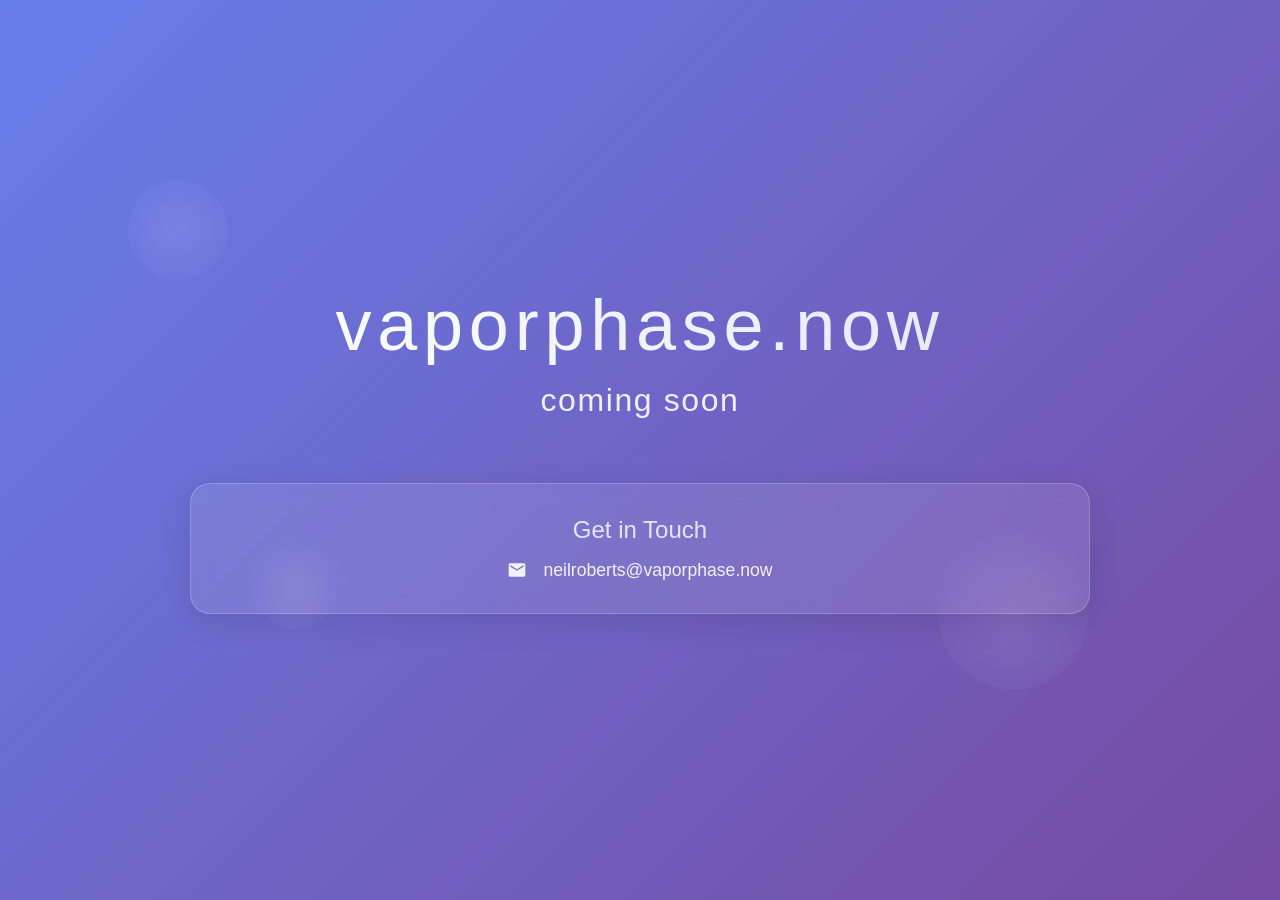
==== index.html @ 074c62e8 "initial commit" ====
<!DOCTYPE html>
<html lang="en">
<head>
    <meta charset="UTF-8">
    <meta name="viewport" content="width=device-width, initial-scale=1.0">
    <title>VaporPhase - Coming Soon</title>
    <style>
        * {
            margin: 0;
            padding: 0;
            box-sizing: border-box;
        }

        body {
            font-family: -apple-system, BlinkMacSystemFont, 'Segoe UI', Roboto, Oxygen, Ubuntu, Cantarell, sans-serif;
            background: linear-gradient(135deg, #667eea 0%, #764ba2 100%);
            min-height: 100vh;
            display: flex;
            flex-direction: column;
            justify-content: center;
            align-items: center;
            color: white;
            overflow-x: hidden;
            padding: 2rem 1rem;
        }

        .container {
            text-align: center;
            max-width: 900px;
            width: 100%;
        }

        .logo-section {
            margin-bottom: 4rem;
        }

        .main-text {
            font-size: clamp(2rem, 6vw, 4.5rem);
            font-weight: 300;
            letter-spacing: 0.08em;
            margin-bottom: 1rem;
            background: linear-gradient(45deg, #ffffff, #e0e7ff);
            -webkit-background-clip: text;
            -webkit-text-fill-color: transparent;
            background-clip: text;
            animation: glow 3s ease-in-out infinite alternate;
            line-height: 1.1;
            word-wrap: break-word;
            hyphens: none;
        }

        .coming-soon {
            font-size: clamp(1.2rem, 3vw, 2rem);
            font-weight: 200;
            opacity: 0.9;
            letter-spacing: 0.05em;
        }

        .contact-section {
            margin-top: 4rem;
            padding: 2rem;
            background: rgba(255, 255, 255, 0.1);
            backdrop-filter: blur(10px);
            border-radius: 20px;
            border: 1px solid rgba(255, 255, 255, 0.2);
            box-shadow: 0 8px 32px rgba(0, 0, 0, 0.1);
        }

        .contact-title {
            font-size: 1.5rem;
            font-weight: 300;
            margin-bottom: 1rem;
            color: #e0e7ff;
        }

        .contact-info {
            display: flex;
            flex-direction: column;
            gap: 1rem;
            align-items: center;
        }

        .contact-item {
            display: flex;
            align-items: center;
            gap: 1rem;
            font-size: 1.1rem;
            opacity: 0.9;
            transition: opacity 0.3s ease;
        }

        .contact-item:hover {
            opacity: 1;
        }

        .contact-icon {
            width: 20px;
            height: 20px;
            fill: currentColor;
        }

        .energy-orbs {
            position: absolute;
            top: 0;
            left: 0;
            width: 100%;
            height: 100%;
            pointer-events: none;
            z-index: -1;
        }

        .orb {
            position: absolute;
            border-radius: 50%;
            background: radial-gradient(circle, rgba(255, 255, 255, 0.1), transparent);
            animation: float 6s ease-in-out infinite;
        }

        .orb1 {
            width: 100px;
            height: 100px;
            top: 20%;
            left: 10%;
            animation-delay: 0s;
        }

        .orb2 {
            width: 150px;
            height: 150px;
            top: 60%;
            right: 15%;
            animation-delay: 2s;
        }

        .orb3 {
            width: 80px;
            height: 80px;
            bottom: 30%;
            left: 20%;
            animation-delay: 4s;
        }

        @keyframes glow {
            0% { filter: drop-shadow(0 0 20px rgba(255, 255, 255, 0.3)); }
            100% { filter: drop-shadow(0 0 40px rgba(255, 255, 255, 0.6)); }
        }

        @keyframes float {
            0%, 100% { transform: translateY(0px) rotate(0deg); }
            50% { transform: translateY(-20px) rotate(180deg); }
        }

        @media (max-width: 768px) {
            .main-text {
                font-size: clamp(1.8rem, 7vw, 3.5rem);
                letter-spacing: 0.05em;
            }

            .contact-section {
                margin-top: 3rem;
                padding: 1.5rem;
            }

            .contact-info {
                gap: 0.8rem;
            }

            .contact-item {
                font-size: 1rem;
            }
        }

        @media (max-width: 480px) {
            body {
                padding: 1rem 0.5rem;
            }

            .main-text {
                font-size: clamp(1.5rem, 8vw, 2.5rem);
                letter-spacing: 0.03em;
            }

            .contact-section {
                margin-top: 2rem;
                padding: 1rem;
            }
        }

        @media (max-width: 360px) {
            .main-text {
                font-size: clamp(1.3rem, 9vw, 2rem);
            }
        }
    </style>
</head>
<body>
    <div class="energy-orbs">
        <div class="orb orb1"></div>
        <div class="orb orb2"></div>
        <div class="orb orb3"></div>
    </div>

    <div class="container">
        <div class="logo-section">
            <h1 class="main-text">vaporphase.now</h1>
            <p class="coming-soon">coming soon</p>
        </div>

        <div class="contact-section">
            <h2 class="contact-title">Get in Touch</h2>
            <div class="contact-info">
                <div class="contact-item">
                    <svg class="contact-icon" viewBox="0 0 24 24">
                        <path d="M20 4H4c-1.1 0-1.99.9-1.99 2L2 18c0 1.1.9 2 2 2h16c1.1 0 2-.9 2-2V6c0-1.1-.9-2-2-2zm0 4l-8 5-8-5V6l8 5 8-5v2z"/>
                    </svg>
                    <span>neilroberts@vaporphase.now</span>
                </div>
            </div>
        </div>
    </div>
</body>
</html>
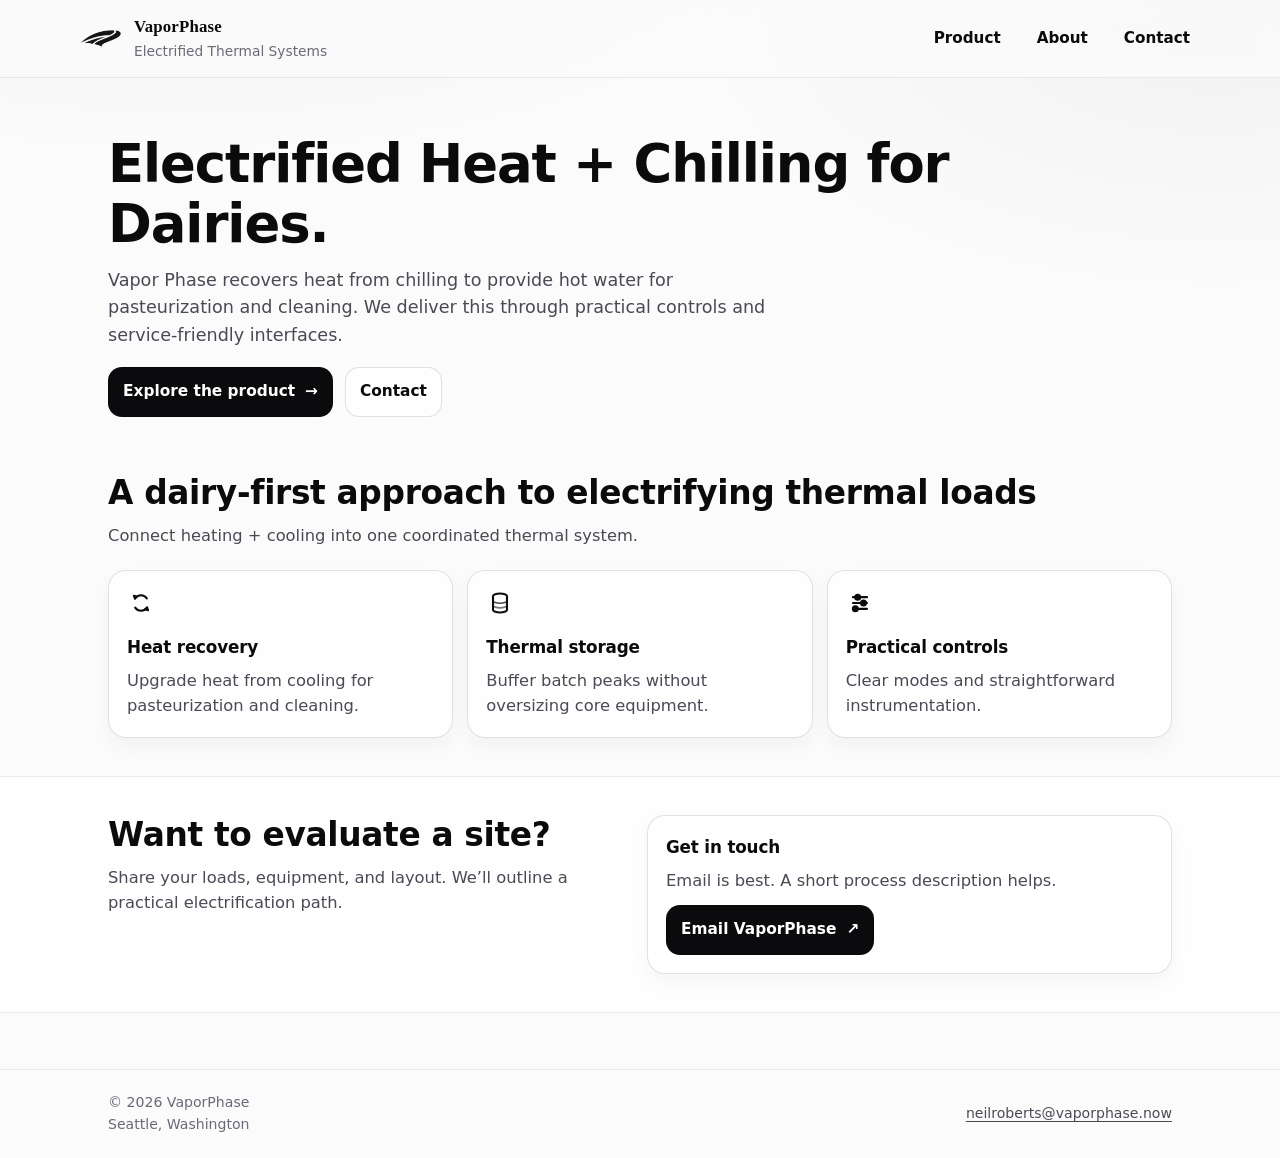
==== commit 81725cde: "Add files via upload" ====
--- a/index.html
+++ b/index.html
@@ -1,222 +1,127 @@
 <!DOCTYPE html>
+
 <html lang="en">
 <head>
-    <meta charset="UTF-8">
-    <meta name="viewport" content="width=device-width, initial-scale=1.0">
-    <title>VaporPhase - Coming Soon</title>
-    <style>
-        * {
-            margin: 0;
-            padding: 0;
-            box-sizing: border-box;
-        }
-
-        body {
-            font-family: -apple-system, BlinkMacSystemFont, 'Segoe UI', Roboto, Oxygen, Ubuntu, Cantarell, sans-serif;
-            background: linear-gradient(135deg, #667eea 0%, #764ba2 100%);
-            min-height: 100vh;
-            display: flex;
-            flex-direction: column;
-            justify-content: center;
-            align-items: center;
-            color: white;
-            overflow-x: hidden;
-            padding: 2rem 1rem;
-        }
-
-        .container {
-            text-align: center;
-            max-width: 900px;
-            width: 100%;
-        }
-
-        .logo-section {
-            margin-bottom: 4rem;
-        }
-
-        .main-text {
-            font-size: clamp(2rem, 6vw, 4.5rem);
-            font-weight: 300;
-            letter-spacing: 0.08em;
-            margin-bottom: 1rem;
-            background: linear-gradient(45deg, #ffffff, #e0e7ff);
-            -webkit-background-clip: text;
-            -webkit-text-fill-color: transparent;
-            background-clip: text;
-            animation: glow 3s ease-in-out infinite alternate;
-            line-height: 1.1;
-            word-wrap: break-word;
-            hyphens: none;
-        }
-
-        .coming-soon {
-            font-size: clamp(1.2rem, 3vw, 2rem);
-            font-weight: 200;
-            opacity: 0.9;
-            letter-spacing: 0.05em;
-        }
-
-        .contact-section {
-            margin-top: 4rem;
-            padding: 2rem;
-            background: rgba(255, 255, 255, 0.1);
-            backdrop-filter: blur(10px);
-            border-radius: 20px;
-            border: 1px solid rgba(255, 255, 255, 0.2);
-            box-shadow: 0 8px 32px rgba(0, 0, 0, 0.1);
-        }
-
-        .contact-title {
-            font-size: 1.5rem;
-            font-weight: 300;
-            margin-bottom: 1rem;
-            color: #e0e7ff;
-        }
-
-        .contact-info {
-            display: flex;
-            flex-direction: column;
-            gap: 1rem;
-            align-items: center;
-        }
-
-        .contact-item {
-            display: flex;
-            align-items: center;
-            gap: 1rem;
-            font-size: 1.1rem;
-            opacity: 0.9;
-            transition: opacity 0.3s ease;
-        }
-
-        .contact-item:hover {
-            opacity: 1;
-        }
-
-        .contact-icon {
-            width: 20px;
-            height: 20px;
-            fill: currentColor;
-        }
-
-        .energy-orbs {
-            position: absolute;
-            top: 0;
-            left: 0;
-            width: 100%;
-            height: 100%;
-            pointer-events: none;
-            z-index: -1;
-        }
-
-        .orb {
-            position: absolute;
-            border-radius: 50%;
-            background: radial-gradient(circle, rgba(255, 255, 255, 0.1), transparent);
-            animation: float 6s ease-in-out infinite;
-        }
-
-        .orb1 {
-            width: 100px;
-            height: 100px;
-            top: 20%;
-            left: 10%;
-            animation-delay: 0s;
-        }
-
-        .orb2 {
-            width: 150px;
-            height: 150px;
-            top: 60%;
-            right: 15%;
-            animation-delay: 2s;
-        }
-
-        .orb3 {
-            width: 80px;
-            height: 80px;
-            bottom: 30%;
-            left: 20%;
-            animation-delay: 4s;
-        }
-
-        @keyframes glow {
-            0% { filter: drop-shadow(0 0 20px rgba(255, 255, 255, 0.3)); }
-            100% { filter: drop-shadow(0 0 40px rgba(255, 255, 255, 0.6)); }
-        }
-
-        @keyframes float {
-            0%, 100% { transform: translateY(0px) rotate(0deg); }
-            50% { transform: translateY(-20px) rotate(180deg); }
-        }
-
-        @media (max-width: 768px) {
-            .main-text {
-                font-size: clamp(1.8rem, 7vw, 3.5rem);
-                letter-spacing: 0.05em;
-            }
-
-            .contact-section {
-                margin-top: 3rem;
-                padding: 1.5rem;
-            }
-
-            .contact-info {
-                gap: 0.8rem;
-            }
-
-            .contact-item {
-                font-size: 1rem;
-            }
-        }
-
-        @media (max-width: 480px) {
-            body {
-                padding: 1rem 0.5rem;
-            }
-
-            .main-text {
-                font-size: clamp(1.5rem, 8vw, 2.5rem);
-                letter-spacing: 0.03em;
-            }
-
-            .contact-section {
-                margin-top: 2rem;
-                padding: 1rem;
-            }
-        }
-
-        @media (max-width: 360px) {
-            .main-text {
-                font-size: clamp(1.3rem, 9vw, 2rem);
-            }
-        }
-    </style>
+<meta charset="utf-8"/>
+<meta content="width=device-width, initial-scale=1" name="viewport"/>
+<meta content="VaporPhase builds electrified thermal systems for dairy processing, connecting process heat and chilling through heat recovery and thermal storage." name="description"/>
+<link href="https://vaporphase.now/" rel="canonical"/>
+<!-- Keep domain branding in metadata (not UI) -->
+<meta content="VaporPhase.now" property="og:site_name"/>
+<meta content="VaporPhase" property="og:title"/>
+<meta content="VaporPhase builds electrified thermal systems for dairy processing, connecting process heat and chilling through heat recovery and thermal storage." property="og:description"/>
+<meta content="https://vaporphase.now/" property="og:url"/>
+<meta content="website" property="og:type"/>
+<meta content="#fbfbfb" name="theme-color"/>
+<meta content="index,follow" name="robots"/>
+<link href="assets/favicon-32.png" rel="icon" sizes="32x32" type="image/png"/>
+<link href="assets/favicon-64.png" rel="icon" sizes="64x64" type="image/png"/>
+<link href="assets/style.css" rel="stylesheet"/>
 </head>
 <body>
-    <div class="energy-orbs">
-        <div class="orb orb1"></div>
-        <div class="orb orb2"></div>
-        <div class="orb orb3"></div>
-    </div>
+<a class="skip-link" href="#content">Skip to content</a>
+<header class="site-header" data-open="false">
+<div class="container header-inner">
+<a aria-label="VaporPhase home" class="brand" href="index.html">
+<img alt="" aria-hidden="true" src="assets/stamp-160.png"/>
+<span>
+<span class="brand-name">VaporPhase</span>
+<span class="brand-tag">Electrified Thermal Systems</span>
+</span>
+</a>
+<button aria-label="Toggle navigation" class="nav-toggle" data-nav-toggle="" type="button">
+<svg aria-hidden="true" focusable="false" viewbox="0 0 24 24">
+<path d="M4 6h16M4 12h16M4 18h16" fill="none" stroke="currentColor" stroke-linecap="round" stroke-width="2"></path>
+</svg>
+<span style="font-weight:800;">Menu</span>
+</button>
+<nav aria-label="Primary navigation" class="nav">
+<a class="" href="product.html">Product</a>
+<a class="" href="about.html">About</a>
+<a class="" href="contact.html">Contact</a>
+</nav>
+</div>
+</header>
+<main id="content">
+<section class="hero">
+<div class="container hero-grid solo">
+<div>
 
-    <div class="container">
-        <div class="logo-section">
-            <h1 class="main-text">vaporphase.now</h1>
-            <p class="coming-soon">coming soon</p>
-        </div>
+<h1>Electrified Heat + Chilling for Dairies.</h1>
+<p class="lead">Vapor Phase recovers heat from chilling to provide hot water for pasteurization and cleaning. We deliver this through practical controls and service-friendly interfaces.</p>
+<div class="actions">
+<a class="btn btn-primary" href="product.html">
+          Explore the product
+          <span aria-hidden="true">→</span>
+</a>
+<a class="btn btn-secondary" href="contact.html">Contact</a>
 
-        <div class="contact-section">
-            <h2 class="contact-title">Get in Touch</h2>
-            <div class="contact-info">
-                <div class="contact-item">
-                    <svg class="contact-icon" viewBox="0 0 24 24">
-                        <path d="M20 4H4c-1.1 0-1.99.9-1.99 2L2 18c0 1.1.9 2 2 2h16c1.1 0 2-.9 2-2V6c0-1.1-.9-2-2-2zm0 4l-8 5-8-5V6l8 5 8-5v2z"/>
-                    </svg>
-                    <span>neilroberts@vaporphase.now</span>
-                </div>
-            </div>
-        </div>
-    </div>
+</div>
+
+</div>
+</section>
+<section class="section">
+<div class="container">
+<h2 class="section-title">A dairy-first approach to electrifying thermal loads</h2>
+<p class="section-sub">Connect heating + cooling into one coordinated thermal system.</p>
+<div class="grid-3">
+<div class="card">
+<svg aria-hidden="true" class="icon" viewbox="0 0 24 24">
+<path d="M7 8a6 6 0 0 1 10 0" fill="none" stroke="currentColor" stroke-linecap="round" stroke-width="1.8"></path>
+<path d="M17 16a6 6 0 0 1-10 0" fill="none" stroke="currentColor" stroke-linecap="round" stroke-width="1.8"></path>
+<path d="M6.8 8.2 6 5.8l2.4.8" fill="none" stroke="currentColor" stroke-linecap="round" stroke-linejoin="round" stroke-width="1.8"></path>
+<path d="M17.2 15.8 18 18.2l-2.4-.8" fill="none" stroke="currentColor" stroke-linecap="round" stroke-linejoin="round" stroke-width="1.8"></path>
+</svg>
+<h3>Heat recovery</h3>
+<p>Upgrade heat from cooling for pasteurization and cleaning.</p>
+</div>
+<div class="card">
+<svg aria-hidden="true" class="icon" viewbox="0 0 24 24">
+<path d="M6 6c0-1.2 3-2.2 6-2.2S18 4.8 18 6v12c0 1.2-3 2.2-6 2.2S6 19.2 6 18V6Z" fill="none" stroke="currentColor" stroke-width="1.8"></path>
+<path d="M6 10c0 1.2 3 2.2 6 2.2s6-1 6-2.2" fill="none" opacity="0.75" stroke="currentColor" stroke-width="1.4"></path>
+<path d="M6 14c0 1.2 3 2.2 6 2.2s6-1 6-2.2" fill="none" opacity="0.55" stroke="currentColor" stroke-width="1.4"></path>
+</svg>
+<h3>Thermal storage</h3>
+<p>Buffer batch peaks without oversizing core equipment.</p>
+</div>
+<div class="card">
+<svg aria-hidden="true" class="icon" viewbox="0 0 24 24">
+<path d="M6 7h12M6 12h12M6 17h12" fill="none" stroke="currentColor" stroke-linecap="round" stroke-width="1.8"></path>
+<path d="M10 7v0M15 12v0M8 17v0" fill="none" stroke="currentColor" stroke-linecap="round" stroke-width="6"></path>
+</svg>
+<h3>Practical controls</h3>
+<p>Clear modes and straightforward instrumentation.</p>
+</div>
+</div>
+</section>
+<section class="section band">
+<div class="container split">
+<div>
+<h2 class="section-title">Want to evaluate a site?</h2>
+<p class="section-sub">Share your loads, equipment, and layout. We’ll outline a practical electrification path.</p>
+</div>
+<div class="card">
+<h3 style="margin:0 0 8px;">Get in touch</h3>
+<p style="margin:0 0 12px;color:var(--muted);">Email is best. A short process description helps.</p>
+<a class="btn btn-primary" href="mailto:neilroberts@vaporphase.now">
+        Email VaporPhase
+        <span aria-hidden="true">↗</span>
+</a>
+</div>
+</div>
+</section>
+</main>
+<footer class="footer">
+<div class="container footer-grid">
+<div>
+<div class="tiny">© 2026 VaporPhase</div>
+<div class="tiny">Seattle, Washington</div>
+</div>
+<div class="tiny">
+<a href="mailto:neilroberts@vaporphase.now">neilroberts@vaporphase.now</a>
+</div>
+</div>
+</footer>
+<script defer="" src="assets/script.js"></script>
 </body>
 </html>
--- a/assets/style.css
+++ b/assets/style.css
@@ -0,0 +1,424 @@
+/* VaporPhase – minimal, responsive, monochrome-first site
+   Built as static HTML. */
+
+:root{
+  --bg: #fbfbfb;
+  --surface: #ffffff;
+  --ink: #0b0b0d;
+  --muted: #4a4a55;
+  --muted-2: #6a6a78;
+  --border: rgba(15, 15, 25, 0.12);
+  --border-2: rgba(15, 15, 25, 0.08);
+  --shadow: 0 10px 30px rgba(0,0,0,0.06);
+  --radius: 18px;
+
+  --max: 1120px;
+  --pad: clamp(18px, 3vw, 28px);
+
+  --sans: ui-sans-serif, system-ui, -apple-system, Segoe UI, Roboto, Helvetica, Arial, "Apple Color Emoji", "Segoe UI Emoji";
+  --serif: ui-serif, Georgia, "Times New Roman", Times, serif;
+
+  --h1: clamp(2.05rem, 4.6vw, 3.3rem);
+  --h2: clamp(1.45rem, 2.6vw, 2.05rem);
+  --h3: 1.1rem;
+  --p: 1.02rem;
+
+  --leading: 1.55;
+  --tight: 1.15;
+
+  /* one restrained accent for links/buttons */
+  --accent: #0a3a2a; /* deep evergreen */
+  --accent-2: #0d5a40;
+}
+
+*{ box-sizing: border-box; }
+html{ scroll-behavior: smooth; }
+body{
+  margin: 0;
+  font-family: var(--sans);
+  font-size: var(--p);
+  line-height: var(--leading);
+  color: var(--ink);
+  background: radial-gradient(1200px 500px at 15% -10%, rgba(10,58,42,0.06), transparent 55%),
+              radial-gradient(900px 500px at 95% 0%, rgba(0,0,0,0.04), transparent 60%),
+              var(--bg);
+}
+
+img{ max-width: 100%; height: auto; display: block; }
+a{ color: var(--accent); text-decoration-thickness: 1px; text-underline-offset: 3px; }
+a:hover{ color: var(--accent-2); }
+
+.container{
+  max-width: var(--max);
+  margin: 0 auto;
+  padding: 0 var(--pad);
+}
+
+.skip-link{
+  position: absolute;
+  top: 10px;
+  left: -999px;
+  background: var(--ink);
+  color: #fff;
+  padding: 10px 12px;
+  border-radius: 10px;
+  z-index: 999;
+}
+.skip-link:focus{ left: 10px; }
+
+header.site-header{
+  position: sticky;
+  top: 0;
+  z-index: 50;
+  backdrop-filter: blur(10px);
+  background: color-mix(in srgb, var(--bg) 84%, transparent);
+  border-bottom: 1px solid var(--border-2);
+}
+
+.header-inner{
+  display: flex;
+  align-items: center;
+  justify-content: space-between;
+  gap: 18px;
+  padding: 14px 0;
+}
+
+.brand{
+  display: inline-flex;
+  align-items: center;
+  gap: 12px;
+  text-decoration: none;
+  color: var(--ink);
+}
+.brand:hover{ color: var(--ink); }
+
+.brand img{
+  width: 42px;
+  height: auto;
+}
+
+.brand .brand-name{
+  font-family: var(--serif);
+  font-weight: 700;
+  letter-spacing: 0.01em;
+  font-size: 1.05rem;
+  line-height: 1;
+}
+.brand .brand-tag{
+  display: block;
+  font-family: var(--sans);
+  font-weight: 500;
+  font-size: 0.86rem;
+  color: var(--muted-2);
+  margin-top: 2px;
+}
+
+.nav{
+  display: flex;
+  align-items: center;
+  gap: 16px;
+}
+
+.nav a{
+  color: var(--ink);
+  text-decoration: none;
+  font-weight: 600;
+  font-size: 0.95rem;
+  padding: 10px 10px;
+  border-radius: 12px;
+}
+.nav a:hover{
+  background: rgba(0,0,0,0.04);
+}
+.nav a.active{
+  background: rgba(10,58,42,0.08);
+  color: var(--accent);
+}
+
+.nav-toggle{
+  display: none;
+  background: transparent;
+  border: 1px solid var(--border);
+  border-radius: 12px;
+  padding: 10px 12px;
+  cursor: pointer;
+  color: var(--ink);
+}
+.nav-toggle:focus{ outline: 3px solid rgba(10,58,42,0.25); outline-offset: 2px; }
+.nav-toggle svg{ width: 18px; height: 18px; display: block; }
+
+@media (max-width: 820px){
+  .nav-toggle{ display: inline-flex; align-items: center; gap: 10px; }
+  .nav{
+    position: absolute;
+    right: var(--pad);
+    top: 64px;
+    display: none;
+    flex-direction: column;
+    align-items: stretch;
+    gap: 6px;
+    min-width: 220px;
+    padding: 10px;
+    background: var(--surface);
+    border: 1px solid var(--border);
+    border-radius: 16px;
+    box-shadow: var(--shadow);
+  }
+  header.site-header[data-open="true"] .nav{ display: flex; }
+  .nav a{ padding: 10px 12px; }
+}
+
+main{ padding: 28px 0 56px; }
+
+.hero{
+  padding: 28px 0 18px;
+}
+.hero-grid{
+  display: grid;
+  grid-template-columns: 1.25fr 0.75fr;
+  gap: clamp(18px, 3vw, 34px);
+  align-items: center;
+}
+
+
+
+.hero-grid.solo{
+  grid-template-columns: 1fr;
+}
+
+@media (max-width: 900px){
+  .hero-grid{ grid-template-columns: 1fr; }
+}
+
+.eyebrow{
+  display: inline-flex;
+  align-items: center;
+  gap: 10px;
+  padding: 7px 12px;
+  border: 1px solid var(--border);
+  border-radius: 999px;
+  background: color-mix(in srgb, var(--surface) 70%, transparent);
+  color: var(--muted);
+  font-weight: 600;
+  font-size: 0.9rem;
+  margin-bottom: 12px;
+}
+
+h1{
+  font-size: var(--h1);
+  line-height: var(--tight);
+  margin: 0 0 12px;
+  letter-spacing: -0.02em;
+}
+.lead{
+  font-size: 1.1rem;
+  color: var(--muted);
+  margin: 0 0 18px;
+  max-width: 62ch;
+}
+
+.actions{
+  display: flex;
+  gap: 12px;
+  flex-wrap: wrap;
+  margin-top: 18px;
+}
+.btn{
+  display: inline-flex;
+  align-items: center;
+  justify-content: center;
+  gap: 10px;
+  padding: 12px 14px;
+  border-radius: 14px;
+  border: 1px solid var(--border);
+  text-decoration: none;
+  font-weight: 700;
+  font-size: 0.96rem;
+  transition: transform 0.08s ease, background 0.2s ease;
+  will-change: transform;
+}
+.btn:hover{ transform: translateY(-1px); }
+.btn-primary{
+  background: var(--ink);
+  color: #fff;
+  border-color: rgba(0,0,0,0.2);
+}
+.btn-primary:hover{ background: #000; color: #fff; }
+.btn-secondary{
+  background: rgba(255,255,255,0.65);
+  color: var(--ink);
+}
+.btn-secondary:hover{ background: rgba(255,255,255,0.9); }
+
+.hero-card{
+  background: var(--surface);
+  border: 1px solid var(--border);
+  border-radius: var(--radius);
+  padding: 18px;
+  box-shadow: var(--shadow);
+}
+.hero-card .mini-title{
+  margin: 0 0 10px;
+  font-weight: 800;
+  letter-spacing: -0.01em;
+}
+.hero-card p{
+  margin: 0;
+  color: var(--muted);
+  font-size: 0.98rem;
+}
+.hero-logo{
+  display: flex;
+  justify-content: center;
+  align-items: center;
+  padding: 12px 0 6px;
+}
+.hero-logo img{
+  max-width: 260px;
+  opacity: 0.95;
+}
+
+.section{
+  padding: 38px 0;
+}
+.section-title{
+  font-size: var(--h2);
+  line-height: 1.22;
+  margin: 0 0 10px;
+  letter-spacing: -0.01em;
+}
+.section-sub{
+  margin: 0 0 22px;
+  color: var(--muted);
+  max-width: 72ch;
+}
+
+.grid-3{
+  display: grid;
+  grid-template-columns: repeat(3, 1fr);
+  gap: 14px;
+}
+@media (max-width: 980px){
+  .grid-3{ grid-template-columns: 1fr; }
+}
+
+.card{
+  background: rgba(255,255,255,0.75);
+  border: 1px solid var(--border);
+  border-radius: var(--radius);
+  padding: 18px;
+  box-shadow: 0 8px 20px rgba(0,0,0,0.04);
+}
+.card h3{
+  font-size: 1.05rem;
+  margin: 0 0 8px;
+  letter-spacing: -0.01em;
+}
+.card p{
+  margin: 0;
+  color: var(--muted);
+}
+.card .icon{
+  width: 28px;
+  height: 28px;
+  margin-bottom: 10px;
+}
+
+.band{
+  background: color-mix(in srgb, var(--surface) 70%, transparent);
+  border-top: 1px solid var(--border-2);
+  border-bottom: 1px solid var(--border-2);
+}
+
+.split{
+  display: grid;
+  grid-template-columns: 1fr 1fr;
+  gap: 14px;
+  align-items: start;
+}
+@media (max-width: 900px){
+  .split{ grid-template-columns: 1fr; }
+}
+
+.kicker{
+  font-weight: 800;
+  letter-spacing: 0.02em;
+  text-transform: uppercase;
+  font-size: 0.82rem;
+  color: var(--muted-2);
+  margin-bottom: 8px;
+}
+
+.list{
+  margin: 10px 0 0;
+  padding-left: 18px;
+  color: var(--muted);
+}
+.list li{ margin: 8px 0; }
+
+.diagram{
+  background: var(--surface);
+  border: 1px solid var(--border);
+  border-radius: var(--radius);
+  padding: 14px;
+  box-shadow: var(--shadow);
+  overflow: hidden;
+}
+.diagram svg{
+  width: 100%;
+  height: auto;
+  display: block;
+}
+
+.faq details{
+  background: rgba(255,255,255,0.7);
+  border: 1px solid var(--border);
+  border-radius: 14px;
+  padding: 12px 14px;
+  margin-bottom: 10px;
+}
+.faq summary{
+  cursor: pointer;
+  font-weight: 800;
+}
+.faq p{
+  margin: 10px 0 0;
+  color: var(--muted);
+}
+
+.footer{
+  border-top: 1px solid var(--border-2);
+  padding: 22px 0;
+  color: var(--muted-2);
+  font-size: 0.95rem;
+}
+.footer-grid{
+  display: flex;
+  align-items: center;
+  justify-content: space-between;
+  gap: 18px;
+  flex-wrap: wrap;
+}
+.footer .tiny{
+  font-size: 0.88rem;
+  color: var(--muted-2);
+}
+.footer a{ color: var(--muted); }
+.footer a:hover{ color: var(--accent); }
+
+.badge{
+  display: inline-flex;
+  align-items: center;
+  gap: 10px;
+  padding: 10px 12px;
+  border-radius: 16px;
+  border: 1px dashed rgba(15,15,25,0.25);
+  background: rgba(255,255,255,0.55);
+  color: var(--muted);
+}
+
+hr.soft{
+  border: none;
+  border-top: 1px solid var(--border-2);
+  margin: 20px 0;
+}
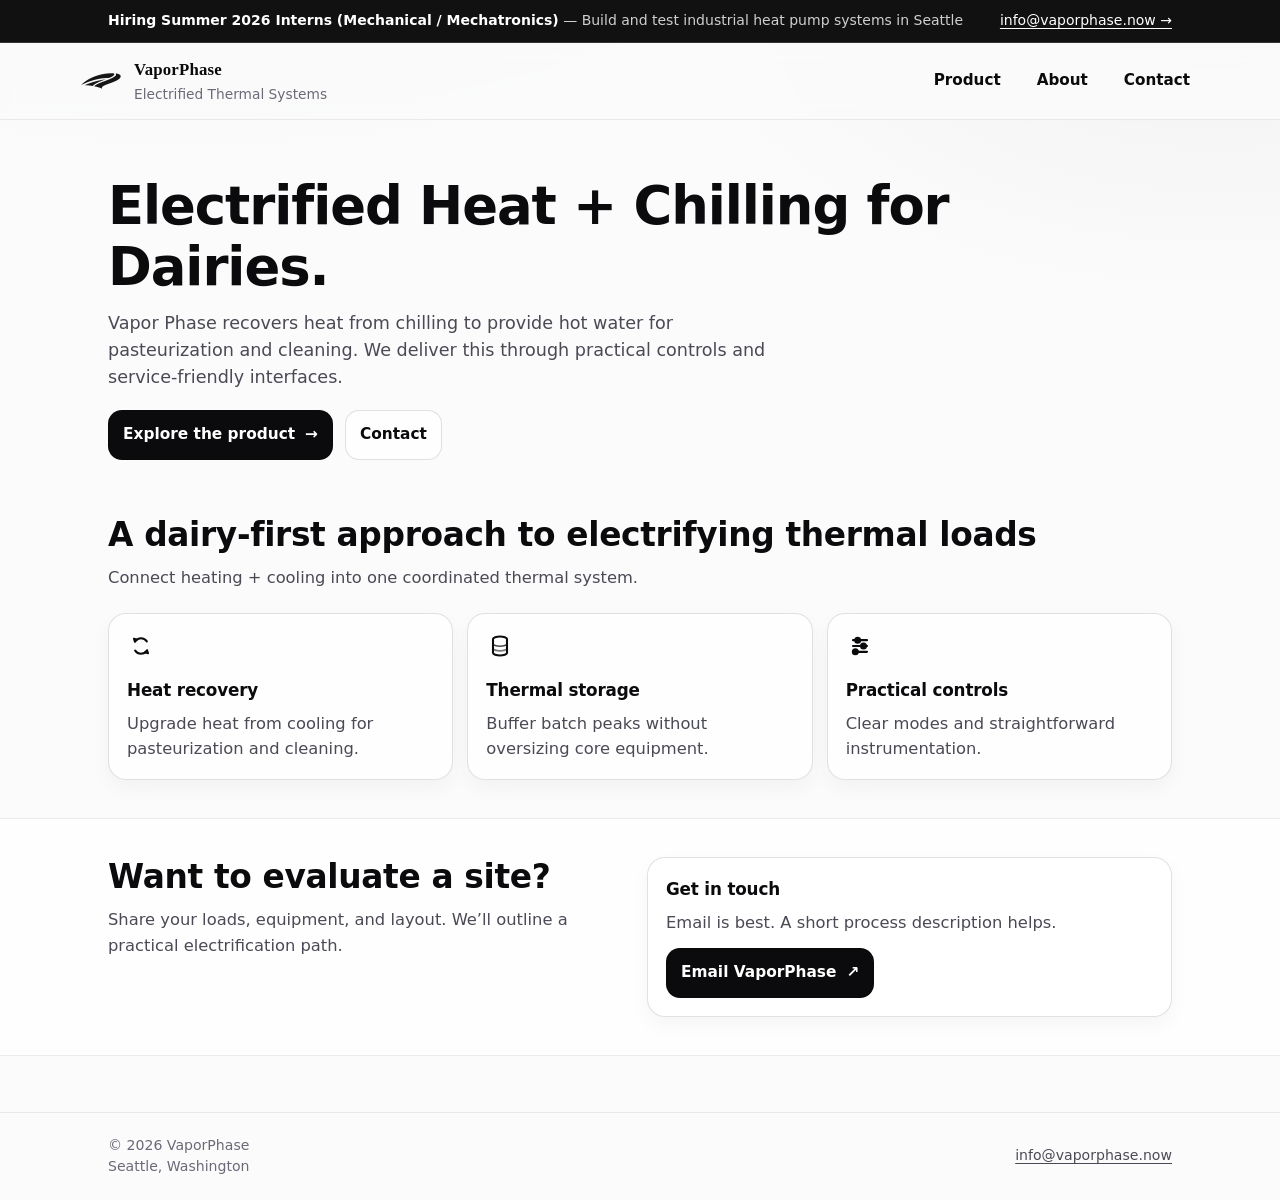
==== commit c6e1baf8: "Update site content and add hiring banner" ====
--- a/index.html
+++ b/index.html
@@ -4,7 +4,7 @@
 <head>
 <meta charset="utf-8"/>
 <meta content="width=device-width, initial-scale=1" name="viewport"/>
-<meta content="VaporPhase builds electrified thermal systems for dairy processing, connecting process heat and chilling through heat recovery and thermal storage." name="description"/>
+<meta content="VaporPhase builds electrified thermal systems, connecting process heat and chilling through heat recovery and thermal storage." name="description"/>
 <link href="https://vaporphase.now/" rel="canonical"/>
 <!-- Keep domain branding in metadata (not UI) -->
 <meta content="VaporPhase.now" property="og:site_name"/>
@@ -20,6 +20,20 @@
 </head>
 <body>
 <a class="skip-link" href="#content">Skip to content</a>
+
+<!-- Hiring banner -->
+<div style="background:#111; color:#fff; font-size:14px; padding:10px 0; border-bottom:1px solid #333;">
+  <div class="container" style="display:flex; justify-content:space-between; align-items:center; gap:12px; flex-wrap:wrap;">
+    <div>
+      <strong>Hiring Summer 2026 Interns (Mechanical / Mechatronics)</strong>
+      <span style="opacity:0.8;"> — Build and test industrial heat pump systems in Seattle</span>
+    </div>
+    <a href="mailto:info@vaporphase.now" style="color:#fff; text-decoration:underline; white-space:nowrap;">
+      info@vaporphase.now →
+    </a>
+  </div>
+</div>
+
 <header class="site-header" data-open="false">
 <div class="container header-inner">
 <a aria-label="VaporPhase home" class="brand" href="index.html">
@@ -103,7 +117,7 @@
 <div class="card">
 <h3 style="margin:0 0 8px;">Get in touch</h3>
 <p style="margin:0 0 12px;color:var(--muted);">Email is best. A short process description helps.</p>
-<a class="btn btn-primary" href="mailto:neilroberts@vaporphase.now">
+<a class="btn btn-primary" href="mailto:info@vaporphase.now">
         Email VaporPhase
         <span aria-hidden="true">↗</span>
 </a>
@@ -118,7 +132,7 @@
 <div class="tiny">Seattle, Washington</div>
 </div>
 <div class="tiny">
-<a href="mailto:neilroberts@vaporphase.now">neilroberts@vaporphase.now</a>
+<a href="mailto:info@vaporphase.now">info@vaporphase.now</a>
 </div>
 </div>
 </footer>
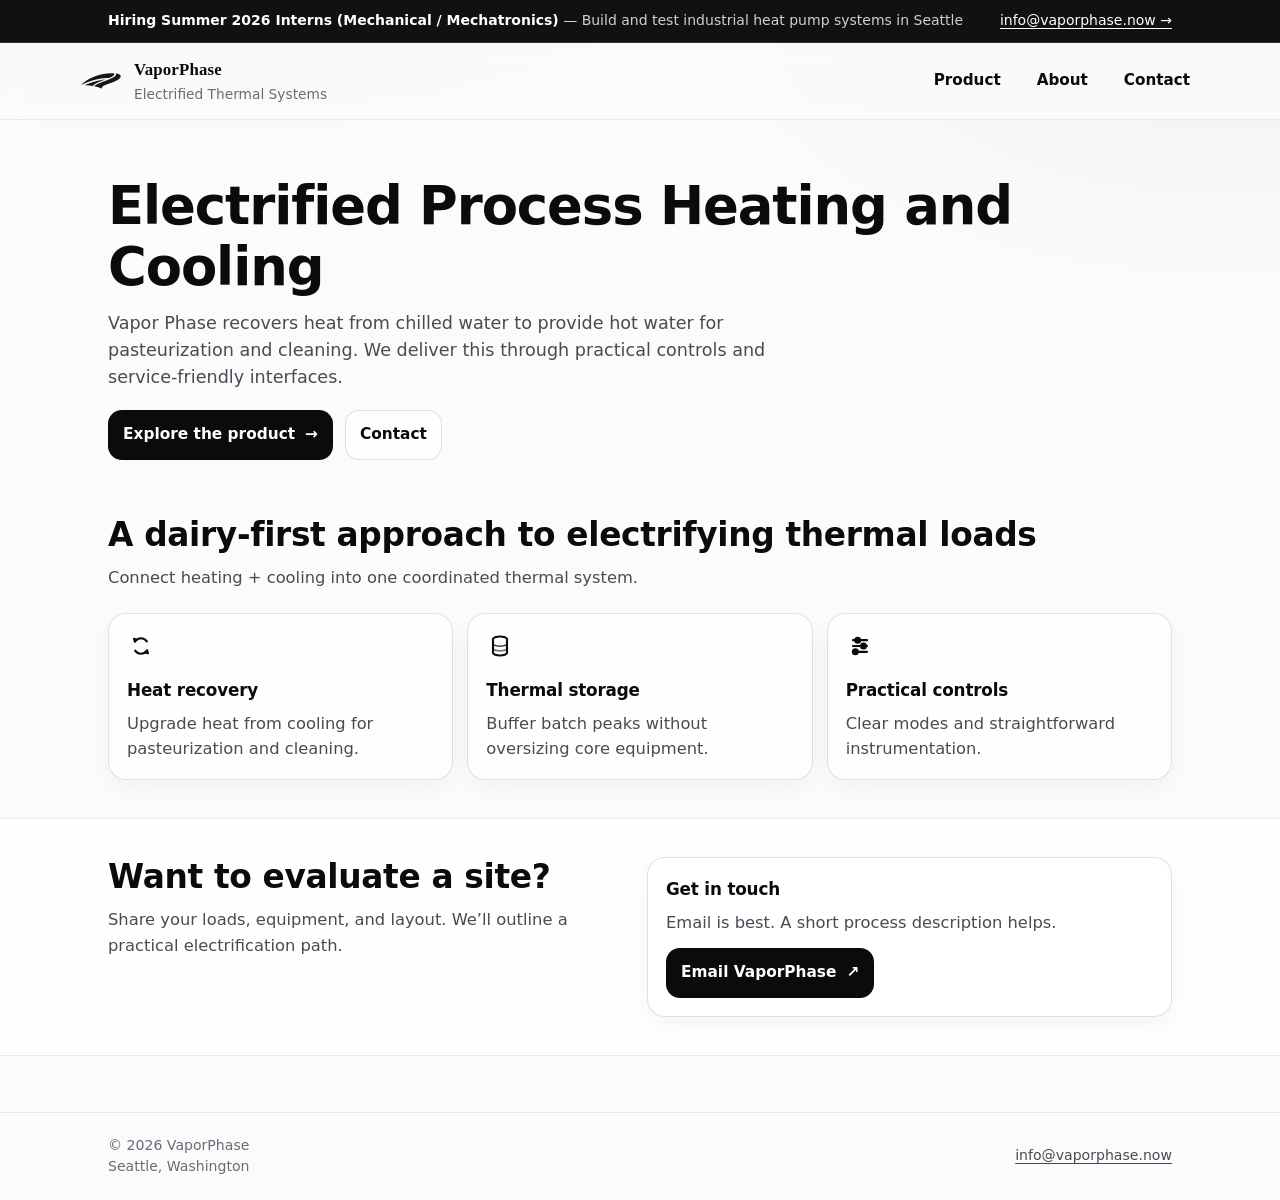
==== commit 04c45be8: "content edits" ====
--- a/index.html
+++ b/index.html
@@ -61,8 +61,8 @@
 <div class="container hero-grid solo">
 <div>
 
-<h1>Electrified Heat + Chilling for Dairies.</h1>
-<p class="lead">Vapor Phase recovers heat from chilling to provide hot water for pasteurization and cleaning. We deliver this through practical controls and service-friendly interfaces.</p>
+<h1>Electrified Process Heating and Cooling</h1>
+<p class="lead">Vapor Phase recovers heat from chilled water to provide hot water for pasteurization and cleaning. We deliver this through practical controls and service-friendly interfaces.</p>
 <div class="actions">
 <a class="btn btn-primary" href="product.html">
           Explore the product
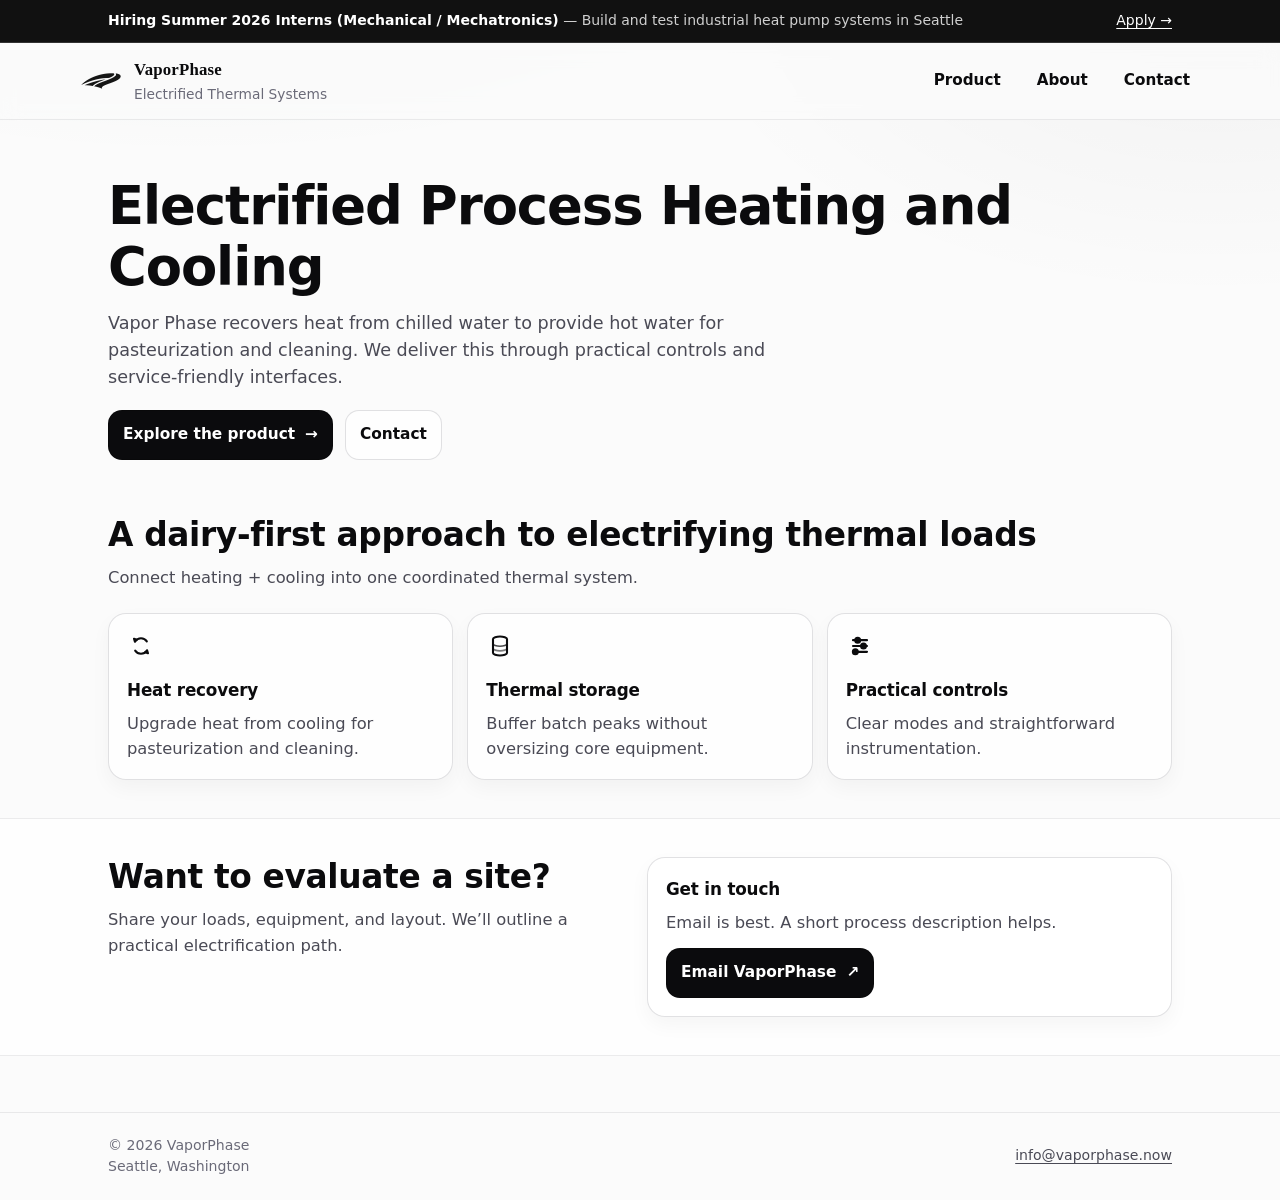
==== commit a9646c27: "handshake link for internship" ====
--- a/index.html
+++ b/index.html
@@ -28,9 +28,11 @@
       <strong>Hiring Summer 2026 Interns (Mechanical / Mechatronics)</strong>
       <span style="opacity:0.8;"> — Build and test industrial heat pump systems in Seattle</span>
     </div>
-    <a href="mailto:info@vaporphase.now" style="color:#fff; text-decoration:underline; white-space:nowrap;">
-      info@vaporphase.now →
-    </a>
+    <a href="https://app.joinhandshake.com/public/jobs/10887579?utm_source=web&utm_campaign=job_share&utm_medium=copy_link&utm_content=emp-copy_link-job_page" 
+   style="color:#fff; text-decoration:underline; white-space:nowrap;" 
+   target="_blank" rel="noopener">
+  Apply →
+</a>
   </div>
 </div>
 
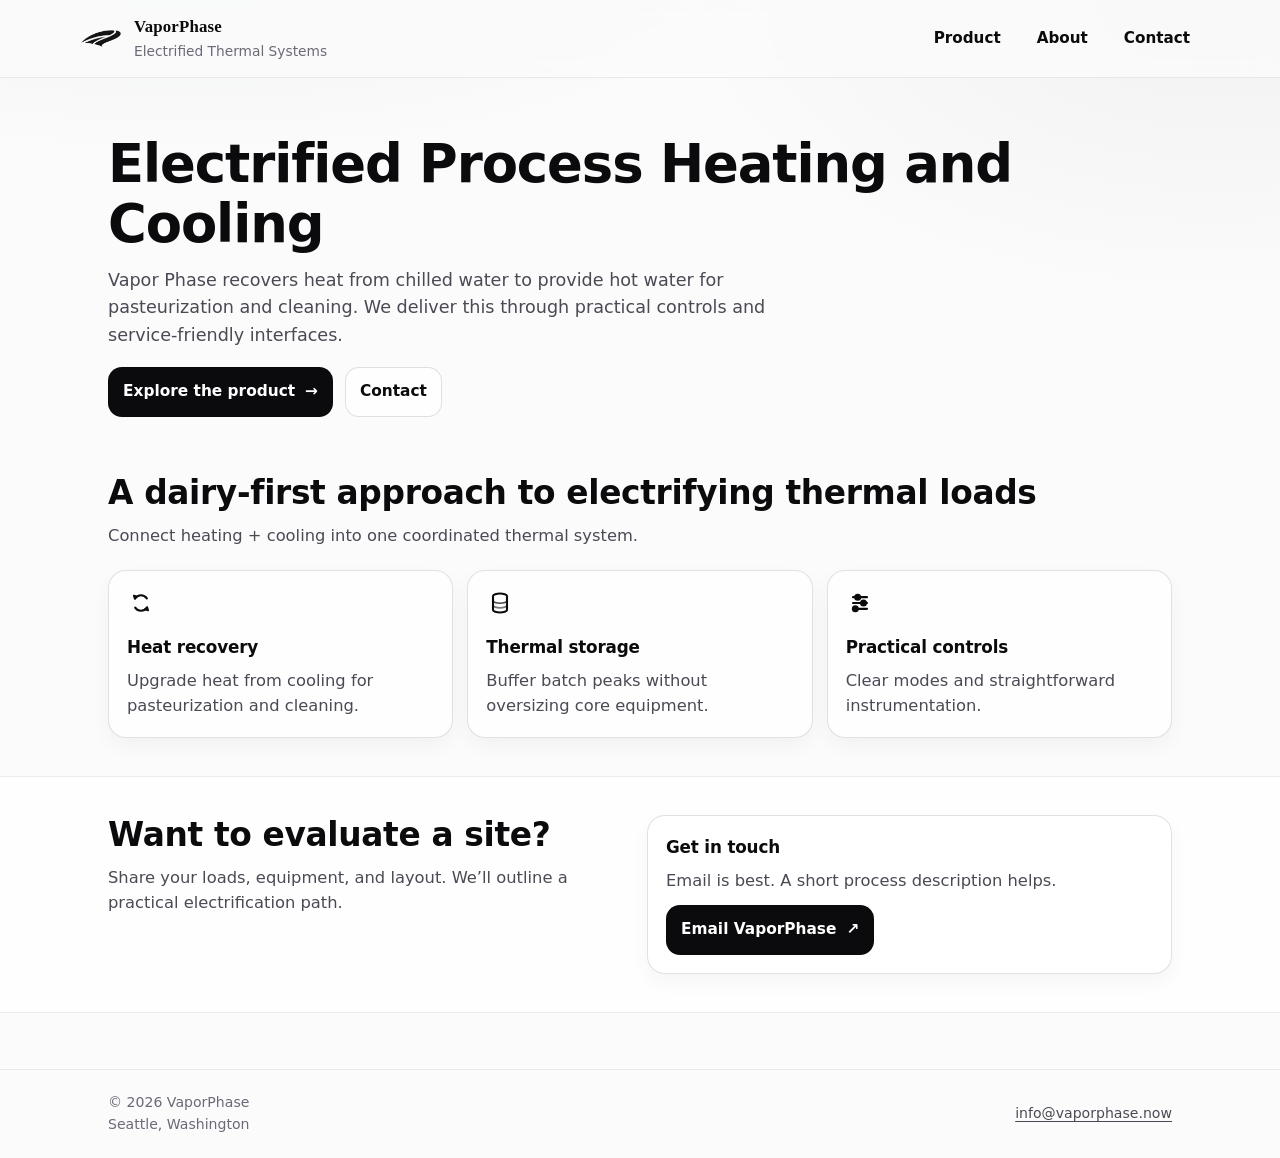
==== commit 6e528d57: "remove intern banner" ====
--- a/index.html
+++ b/index.html
@@ -21,20 +21,6 @@
 <body>
 <a class="skip-link" href="#content">Skip to content</a>
 
-<!-- Hiring banner -->
-<div style="background:#111; color:#fff; font-size:14px; padding:10px 0; border-bottom:1px solid #333;">
-  <div class="container" style="display:flex; justify-content:space-between; align-items:center; gap:12px; flex-wrap:wrap;">
-    <div>
-      <strong>Hiring Summer 2026 Interns (Mechanical / Mechatronics)</strong>
-      <span style="opacity:0.8;"> — Build and test industrial heat pump systems in Seattle</span>
-    </div>
-    <a href="https://app.joinhandshake.com/public/jobs/10887579?utm_source=web&utm_campaign=job_share&utm_medium=copy_link&utm_content=emp-copy_link-job_page" 
-   style="color:#fff; text-decoration:underline; white-space:nowrap;" 
-   target="_blank" rel="noopener">
-  Apply →
-</a>
-  </div>
-</div>
 
 <header class="site-header" data-open="false">
 <div class="container header-inner">
